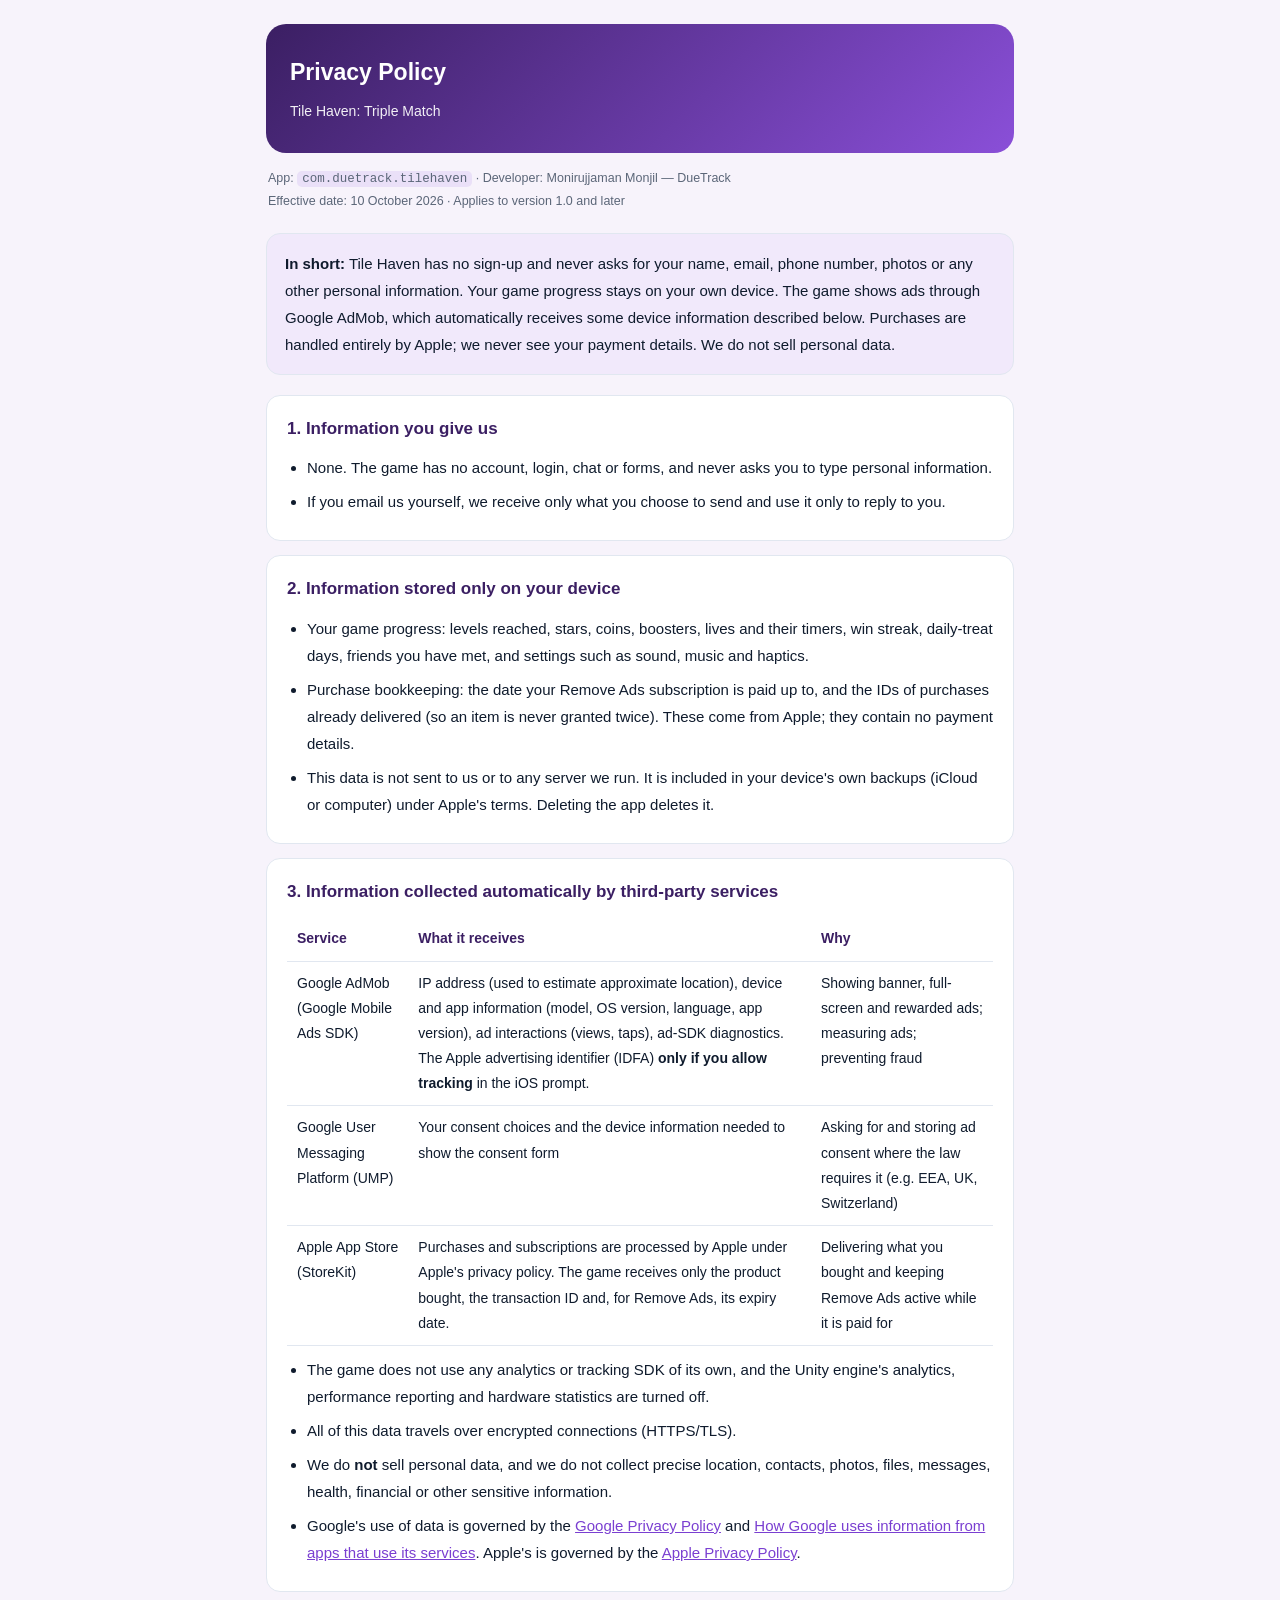
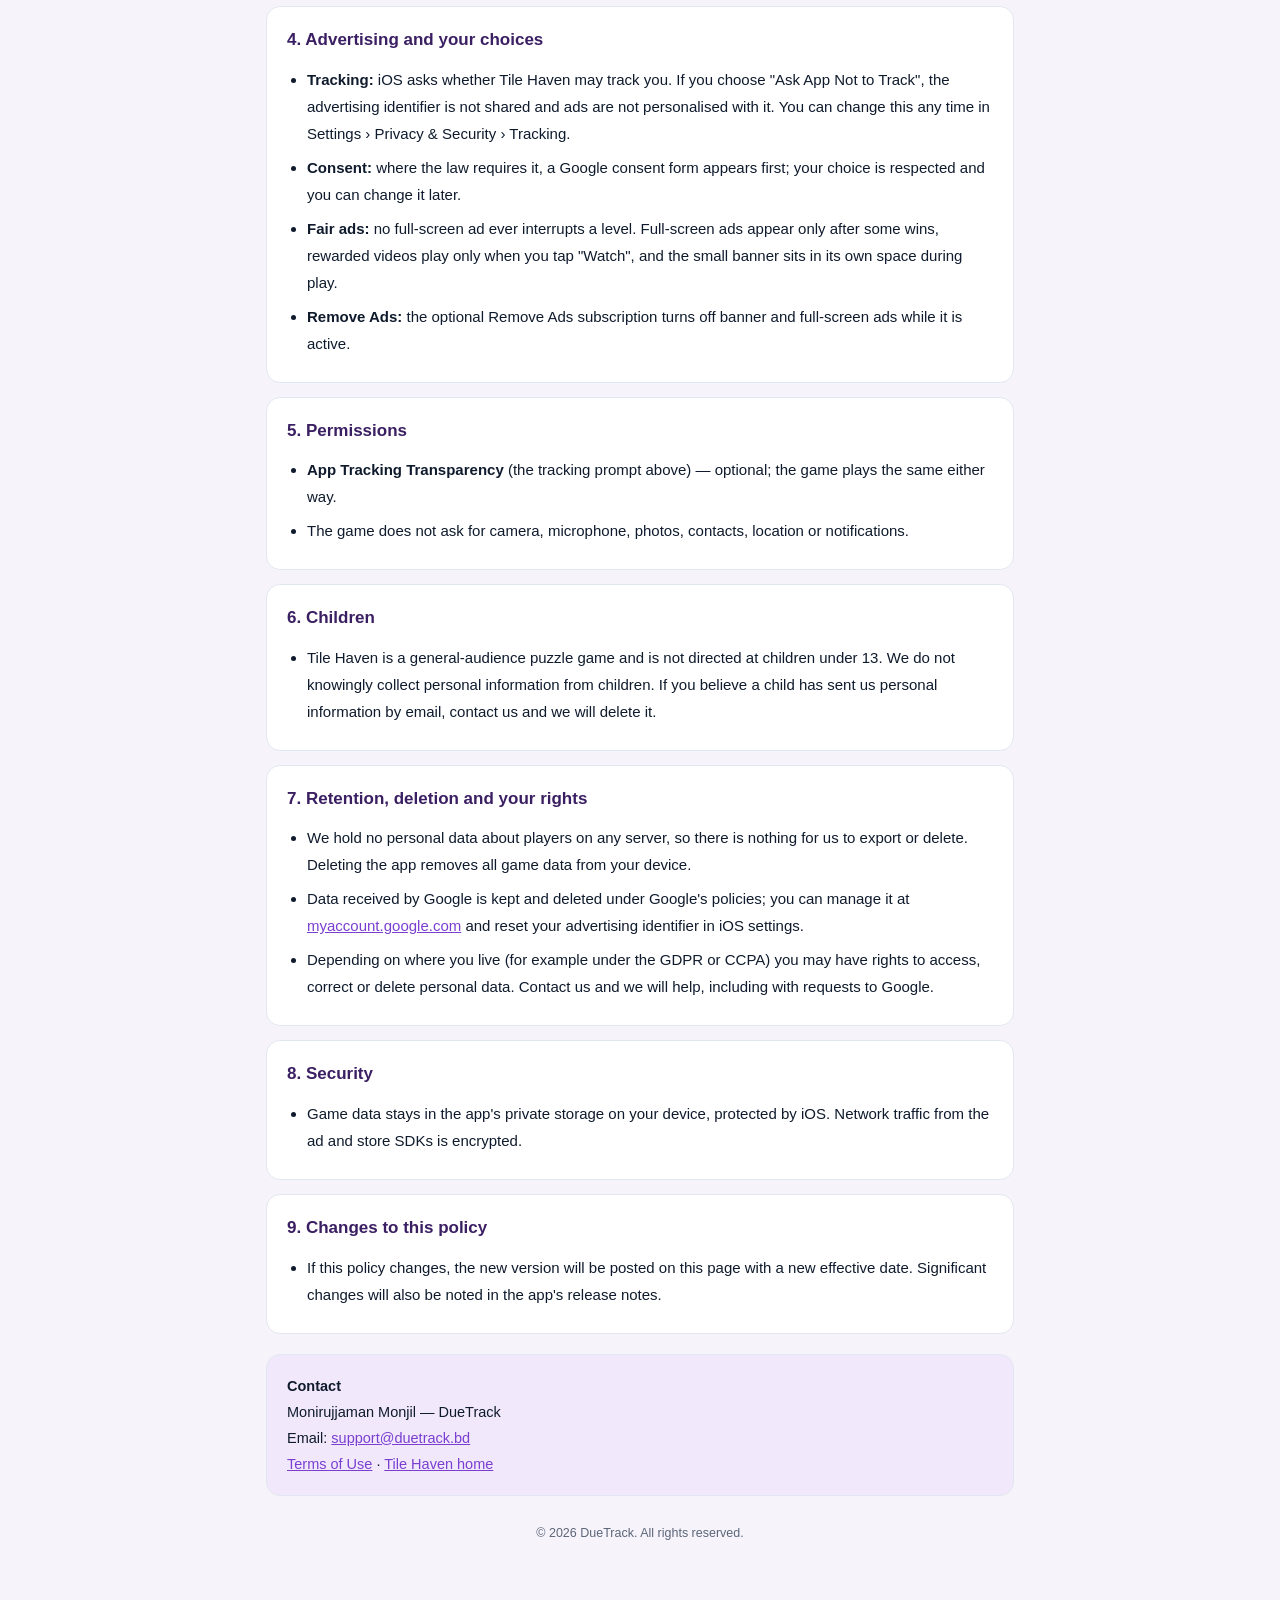
==== privacy-policy.html @ 6b462bcb "Tile Haven privacy policy, terms of use and support page Co-Authored-By: Claude Opus 5.5 <noreply@an" ====
<!DOCTYPE html>
<html lang="en">
<head>
<meta charset="UTF-8">
<meta name="viewport" content="width=device-width, initial-scale=1.0">
<title>Privacy Policy — Tile Haven: Triple Match</title>
<link rel="stylesheet" href="./style.css">
</head>
<body>
<div class="wrap">
  <header>
    <h1>Privacy Policy</h1>
    <div class="sub">Tile Haven: Triple Match</div>
  </header>
  <div class="meta">
    App: <code>com.duetrack.tilehaven</code> · Developer: Monirujjaman Monjil — DueTrack<br>
    Effective date: 10 October 2026 · Applies to version 1.0 and later
  </div>

  <div class="summary">
    <b>In short:</b> Tile Haven has no sign-up and never asks for your name, email, phone number, photos or
    any other personal information. Your game progress stays on your own device. The game shows ads through
    Google AdMob, which automatically receives some device information described below. Purchases are handled
    entirely by Apple; we never see your payment details. We do not sell personal data.
  </div>

  <section><h2>1. Information you give us</h2><ul>
    <li>None. The game has no account, login, chat or forms, and never asks you to type personal information.</li>
    <li>If you email us yourself, we receive only what you choose to send and use it only to reply to you.</li>
  </ul></section>

  <section><h2>2. Information stored only on your device</h2><ul>
    <li>Your game progress: levels reached, stars, coins, boosters, lives and their timers, win streak,
      daily-treat days, friends you have met, and settings such as sound, music and haptics.</li>
    <li>Purchase bookkeeping: the date your Remove Ads subscription is paid up to, and the IDs of purchases
      already delivered (so an item is never granted twice). These come from Apple; they contain no payment details.</li>
    <li>This data is not sent to us or to any server we run. It is included in your device's own backups
      (iCloud or computer) under Apple's terms. Deleting the app deletes it.</li>
  </ul></section>

  <section><h2>3. Information collected automatically by third-party services</h2>
    <div class="tw"><table>
      <tr><th>Service</th><th>What it receives</th><th>Why</th></tr>
      <tr><td>Google AdMob<br>(Google Mobile Ads SDK)</td>
          <td>IP address (used to estimate approximate location), device and app information (model, OS version,
            language, app version), ad interactions (views, taps), ad-SDK diagnostics. The Apple advertising
            identifier (IDFA) <b>only if you allow tracking</b> in the iOS prompt.</td>
          <td>Showing banner, full-screen and rewarded ads; measuring ads; preventing fraud</td></tr>
      <tr><td>Google User Messaging Platform (UMP)</td>
          <td>Your consent choices and the device information needed to show the consent form</td>
          <td>Asking for and storing ad consent where the law requires it (e.g. EEA, UK, Switzerland)</td></tr>
      <tr><td>Apple App Store (StoreKit)</td>
          <td>Purchases and subscriptions are processed by Apple under Apple's privacy policy. The game receives
            only the product bought, the transaction ID and, for Remove Ads, its expiry date.</td>
          <td>Delivering what you bought and keeping Remove Ads active while it is paid for</td></tr>
    </table></div>
    <ul style="margin-top:10px">
      <li>The game does not use any analytics or tracking SDK of its own, and the Unity engine's analytics,
        performance reporting and hardware statistics are turned off.</li>
      <li>All of this data travels over encrypted connections (HTTPS/TLS).</li>
      <li>We do <b>not</b> sell personal data, and we do not collect precise location, contacts, photos, files,
        messages, health, financial or other sensitive information.</li>
      <li>Google's use of data is governed by the <a href="https://policies.google.com/privacy">Google Privacy Policy</a>
        and <a href="https://policies.google.com/technologies/partner-sites">How Google uses information from apps that use its services</a>.
        Apple's is governed by the <a href="https://www.apple.com/legal/privacy/">Apple Privacy Policy</a>.</li>
    </ul>
  </section>

  <section><h2>4. Advertising and your choices</h2><ul>
    <li><b>Tracking:</b> iOS asks whether Tile Haven may track you. If you choose "Ask App Not to Track", the
      advertising identifier is not shared and ads are not personalised with it. You can change this any time in
      Settings › Privacy &amp; Security › Tracking.</li>
    <li><b>Consent:</b> where the law requires it, a Google consent form appears first; your choice is respected
      and you can change it later.</li>
    <li><b>Fair ads:</b> no full-screen ad ever interrupts a level. Full-screen ads appear only after some wins,
      rewarded videos play only when you tap "Watch", and the small banner sits in its own space during play.</li>
    <li><b>Remove Ads:</b> the optional Remove Ads subscription turns off banner and full-screen ads while it is active.</li>
  </ul></section>

  <section><h2>5. Permissions</h2><ul>
    <li><b>App Tracking Transparency</b> (the tracking prompt above) — optional; the game plays the same either way.</li>
    <li>The game does not ask for camera, microphone, photos, contacts, location or notifications.</li>
  </ul></section>

  <section><h2>6. Children</h2><ul>
    <li>Tile Haven is a general-audience puzzle game and is not directed at children under 13. We do not knowingly
      collect personal information from children. If you believe a child has sent us personal information by
      email, contact us and we will delete it.</li>
  </ul></section>

  <section><h2>7. Retention, deletion and your rights</h2><ul>
    <li>We hold no personal data about players on any server, so there is nothing for us to export or delete.
      Deleting the app removes all game data from your device.</li>
    <li>Data received by Google is kept and deleted under Google's policies; you can manage it at
      <a href="https://myaccount.google.com/data-and-privacy">myaccount.google.com</a> and reset your advertising
      identifier in iOS settings.</li>
    <li>Depending on where you live (for example under the GDPR or CCPA) you may have rights to access, correct or
      delete personal data. Contact us and we will help, including with requests to Google.</li>
  </ul></section>

  <section><h2>8. Security</h2><ul>
    <li>Game data stays in the app's private storage on your device, protected by iOS. Network traffic from the
      ad and store SDKs is encrypted.</li>
  </ul></section>

  <section><h2>9. Changes to this policy</h2><ul>
    <li>If this policy changes, the new version will be posted on this page with a new effective date. Significant
      changes will also be noted in the app's release notes.</li>
  </ul></section>

  <div class="contact">
    <b>Contact</b><br>
    Monirujjaman Monjil — DueTrack<br>
    Email: <a href="mailto:support@duetrack.bd">support@duetrack.bd</a><br>
    <a href="./terms.html">Terms of Use</a> · <a href="./index.html">Tile Haven home</a>
  </div>
  <footer>© 2026 DueTrack. All rights reserved.</footer>
</div>
</body>
</html>
---- style.css ----
:root{--blue:#7a3fd1;--navy:#3b1f63;--bg:#f7f3fb;--card:#fff;--ink:#0f1b2d;--muted:#5b6678;--line:#e1e7f0;--soft:#f1e9fb;}
*{box-sizing:border-box}
body{margin:0;font-family:-apple-system,"Segoe UI","Noto Sans Bengali",Roboto,sans-serif;
     background:var(--bg);color:var(--ink);line-height:1.8;}
.wrap{max-width:780px;margin:0 auto;padding:24px 16px 60px;}
header{background:linear-gradient(135deg,#3b1f63,#8a4fd8);color:#fff;border-radius:20px;padding:28px 24px;margin-bottom:10px;}
header h1{margin:0 0 6px;font-size:23px;font-weight:800;}
header .sub{opacity:.93;font-size:14px;}
.meta{font-size:12.5px;color:var(--muted);margin:14px 2px 20px;}
.summary{background:var(--soft);border:1px solid var(--line);border-radius:14px;padding:16px 18px;margin-bottom:20px;font-size:15px;}
.bn{color:var(--muted);font-size:14px;margin-top:8px;}
section{background:var(--card);border:1px solid var(--line);border-radius:14px;padding:18px 20px;margin-bottom:14px;}
section h2{margin:0 0 10px;font-size:17px;color:var(--navy);}
ul{margin:0;padding-left:20px;}
li{margin:7px 0;font-size:15px;}
a{color:var(--blue);}
.tw{overflow-x:auto;-webkit-overflow-scrolling:touch;margin-top:6px;}
table{border-collapse:collapse;width:100%;min-width:560px;font-size:14px;}
th,td{text-align:left;vertical-align:top;padding:9px 10px;border-bottom:1px solid var(--line);}
th{color:var(--navy);font-weight:700;white-space:nowrap;}
code{background:rgba(122,63,209,.10);padding:1px 5px;border-radius:5px;font-size:12.5px;}
.contact{background:var(--soft);border:1px solid var(--line);border-radius:14px;padding:18px 20px;margin-top:20px;font-size:14.5px;}
.links{display:grid;gap:12px;margin-top:6px;}
.links a{display:block;background:var(--card);border:1px solid var(--line);border-radius:14px;padding:16px 18px;text-decoration:none;color:var(--ink);font-weight:700;}
.links a span{display:block;font-weight:400;color:var(--muted);font-size:14px;}
footer{text-align:center;color:var(--muted);font-size:12.5px;margin-top:26px;}
@media(prefers-color-scheme:dark){
  :root{--bg:#140d1f;--card:#1f1530;--ink:#f1eaf8;--muted:#b0a2c2;--line:#33264a;--soft:#241838;}
  section h2,th{color:#c9a6ff;}
  a{color:#c9a6ff;}
  code{background:rgba(201,166,255,.14);}
}
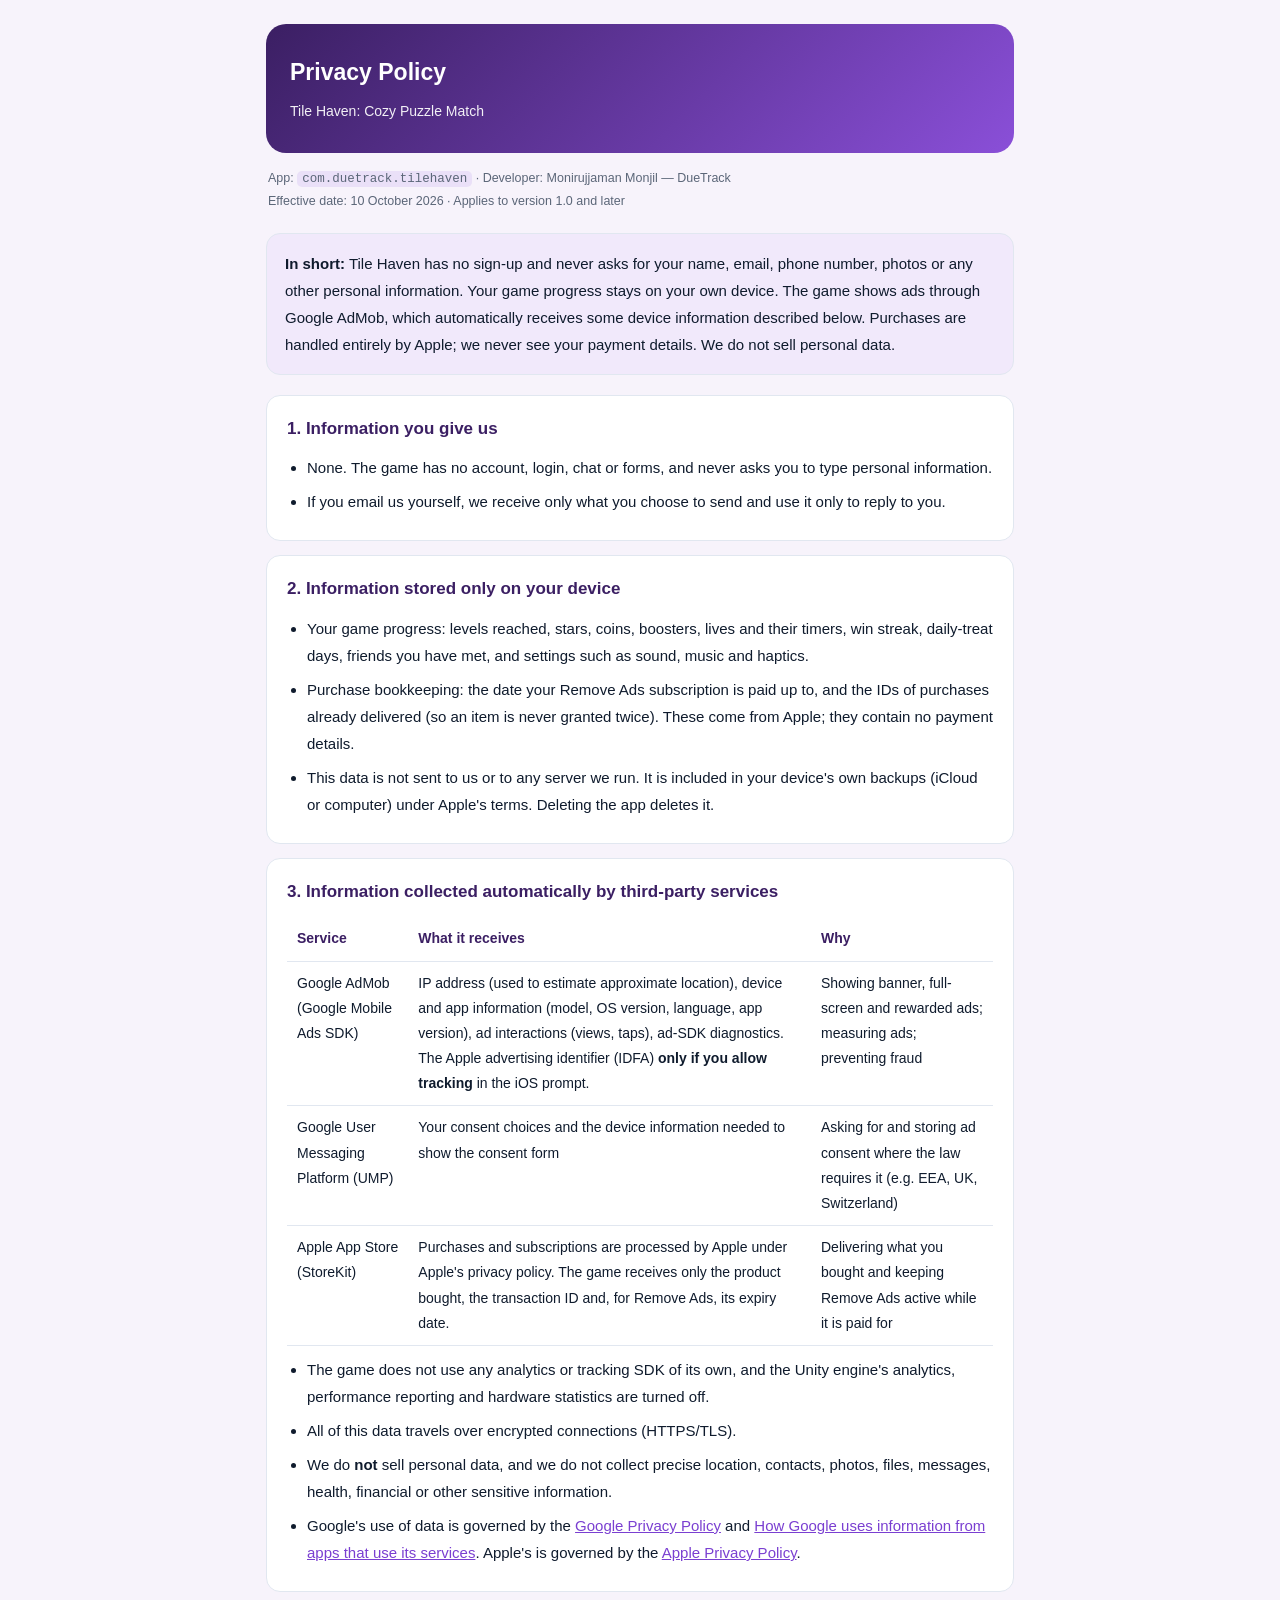
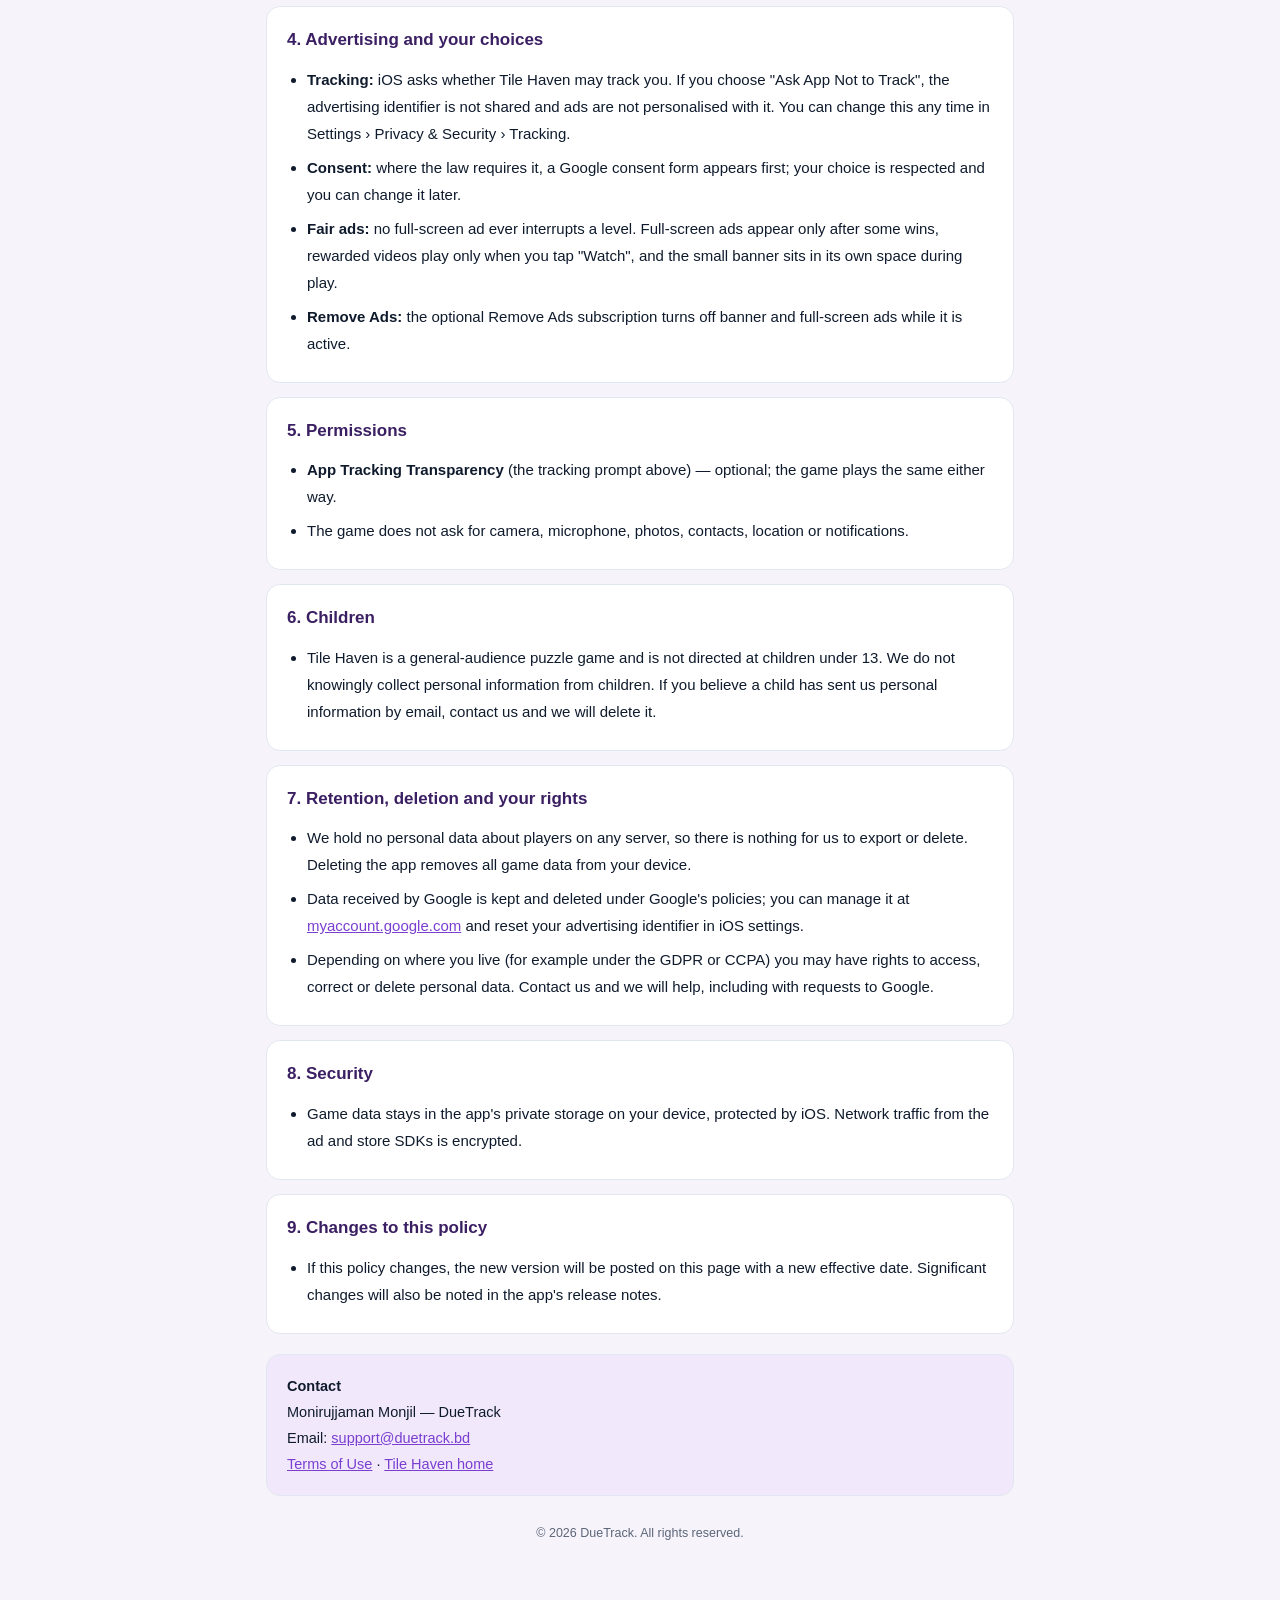
==== commit 0b91de61: "Use the App Store name Tile Haven: Cozy Puzzle Match Co-Authored-By: Claude Opus 5.5 <noreply@anthro" ====
--- a/privacy-policy.html
+++ b/privacy-policy.html
@@ -3,14 +3,14 @@
 <head>
 <meta charset="UTF-8">
 <meta name="viewport" content="width=device-width, initial-scale=1.0">
-<title>Privacy Policy — Tile Haven: Triple Match</title>
+<title>Privacy Policy — Tile Haven: Cozy Puzzle Match</title>
 <link rel="stylesheet" href="./style.css">
 </head>
 <body>
 <div class="wrap">
   <header>
     <h1>Privacy Policy</h1>
-    <div class="sub">Tile Haven: Triple Match</div>
+    <div class="sub">Tile Haven: Cozy Puzzle Match</div>
   </header>
   <div class="meta">
     App: <code>com.duetrack.tilehaven</code> · Developer: Monirujjaman Monjil — DueTrack<br>
